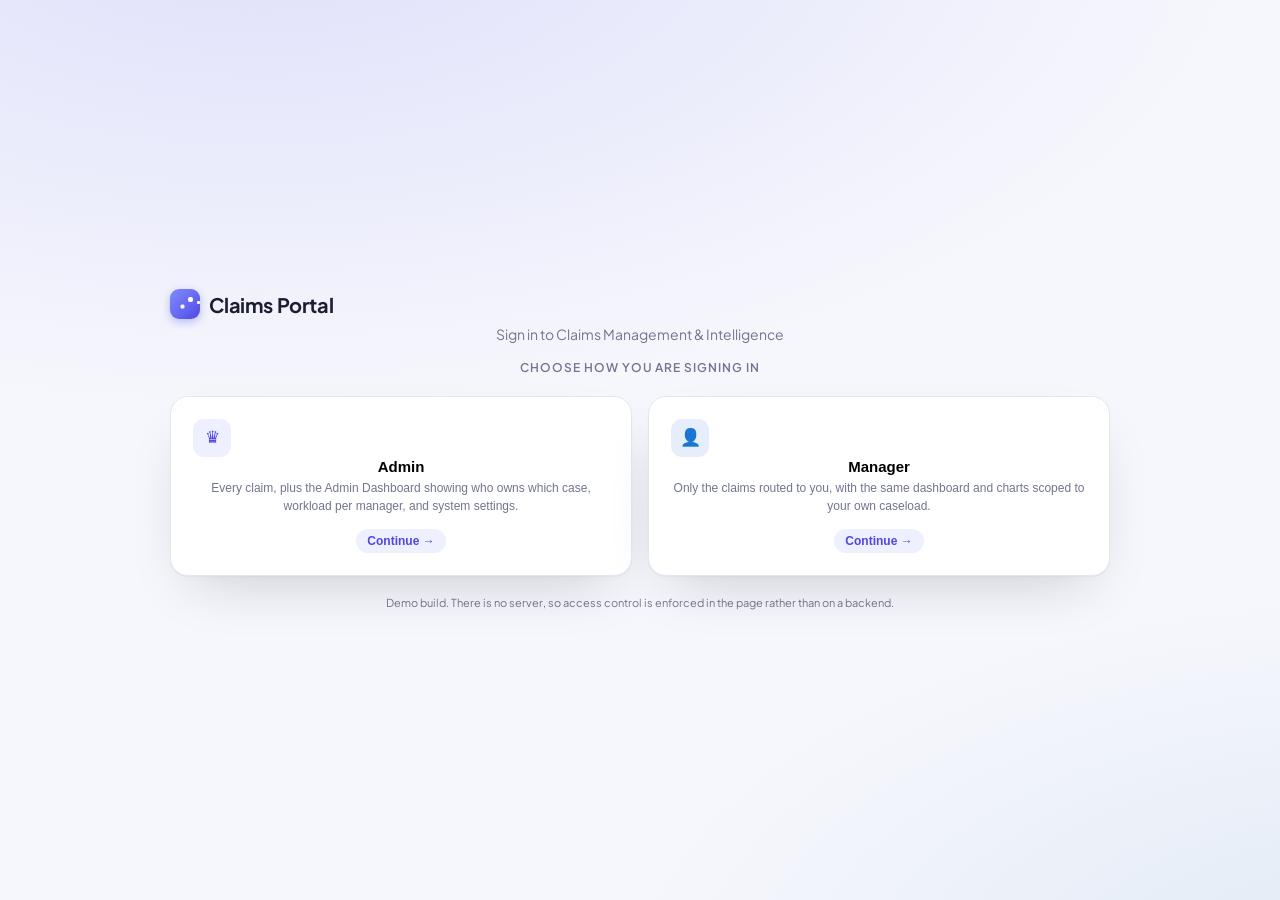
==== admin.html @ 5b97e7c5 "Initial commit" ====
<!DOCTYPE html>
<html lang="en">
<head>
  <meta charset="utf-8">
  <title>Claims Portal – Admin</title>
  <meta name="viewport" content="width=device-width, initial-scale=1, viewport-fit=cover">
  <link href="https://fonts.googleapis.com/css2?family=Plus+Jakarta+Sans:wght@400;500;600;700&display=swap" rel="stylesheet">
  <link href="style.css" rel="stylesheet">
  <script src="data.js"></script>
  <script src="app.js"></script>
  <script>
    function render() {
      // These lists describe the vocabulary actually present in the export.
      const topTypes = (CLAIM_STATS_ALL.types || []).slice(0, 6).map((t) => t[0]).filter((t) => t !== '(Unclassified)');
      const topDepts = (CLAIM_STATS_ALL.dept || []).slice(0, 8).map((d) => d[0]);
      const settings = [
        ['Claim Statuses', (CLAIM_STATS_ALL.status || []).map((s) => `${s[0]} (${num(s[1])})`).join(', ')],
        ['Claim Types in use', `${num(DATA_QUALITY.distinctTypes)} distinct · top: ${topTypes.join(', ')}`],
        ['Owning departments', `${num(DATA_QUALITY.distinctDepts)} distinct · top: ${topDepts.join(', ')}`],
        ['Unclassified claims', `${num(DATA_QUALITY.blankType)} with no ClaimType, ${num(DATA_QUALITY.blankDept)} with no ClaimDept`]
      ];

      document.getElementById('app').innerHTML = `
        <div class="row" style="margin-bottom:16px">
          <div><h1>Admin</h1><span class="mu">User accounts and system configuration</span></div>
        </div>
        <div class="card">
          <div class="row">
            <h3>User Management</h3>
            <div class="sp"></div>
            <button class="btn p s" onclick="toast('Add user form')">+ Add User</button>
          </div>
          <div class="tw"><table>
            <tr><th>Name</th><th>Email</th><th>Role</th><th>Claims owned</th><th>Status</th><th>Actions</th></tr>
            ${USERS.map((u) => {
              const own = OWNERS.find((o) => o.name === u[0]);
              const n = own ? OWNER_QUEUE.filter((q) => q.own === own.id).length : 0;
              return `
              <tr>
                <td><b>${u[0]}</b></td>
                <td>${u[1]}</td>
                <td>${u[2]}</td>
                <td>${own ? num(n) + ' open' : '<span class="mu">—</span>'}</td>
                <td><span class="b ${u[3] === 'Inactive' ? 'Rejected' : ''}">${u[3]}</span></td>
                <td>
                  <button class="btn s" onclick="toast('Edit ${u[0]}')">Edit</button>
                  <button class="btn s d" onclick="toast('${u[0]} deactivated')">${u[3] === 'Inactive' ? 'Reactivate' : 'Deactivate'}</button>
                </td>
              </tr>`;
            }).join('')}
          </table></div>
        </div>

        <div class="card" style="margin-top:16px">
          <h3>System Configuration</h3>
          <div class="grid g4">
            ${settings.map(([name, value]) => `
              <div class="card">
                <b>${name}</b>
                <p class="mu" style="font-size:12px">${value}</p>
                <button class="btn s" onclick="toast('Manage ${name}')">Manage</button>
              </div>`).join('')}
          </div>
        </div>`;
    }

    function main() {
      if (!requireAdmin()) return;
      document.body.innerHTML = layout('admin');
      render();
    }
  </script>
</head>
<body>
  <script>main();</script>
</body>
</html>
---- style.css ----
:root{--bg:#f6f7fc;--card:#fff;--tx:#1b1d33;--mu:#71758f;--pr:#6366f1;--pr-d:#4f46e5;--pl:#eef0ff;--bd:#e4e6f2;--bd2:#c6cbe4;--wn:#e8a13a;--er:#d9534f;--gn:#147a4c;--bl:#3b82c4;box-sizing:border-box;padding-top:env(safe-area-inset-top,0px);padding-bottom:env(safe-area-inset-bottom,0px)}
@media(prefers-color-scheme:dark){:root:not([data-theme=light]){--bg:#0f1122;--card:#181a30;--tx:#eceefc;--mu:#a3a8cb;--pl:#232658;--bd:#2c2f55;--bd2:#454a7d;--gn:#5fd3a0;--er:#f08079}}
:root[data-theme=dark]{--bg:#0f1122;--card:#181a30;--tx:#eceefc;--mu:#a3a8cb;--pl:#232658;--bd:#2c2f55;--bd2:#454a7d;--gn:#5fd3a0;--er:#f08079}
html{scroll-padding-top:env(safe-area-inset-top,0px)}
*{box-sizing:border-box}body{margin:0;background:var(--bg);color:var(--tx);font:14px/1.55 'Plus Jakarta Sans',system-ui,sans-serif}
::selection{background:rgba(99,102,241,.22)}
header{position:sticky;top:env(safe-area-inset-top,0px);z-index:9;background:color-mix(in srgb,var(--card) 86%,transparent);backdrop-filter:blur(10px);border-bottom:1px solid var(--bd);box-shadow:0 1px 0 rgba(16,24,40,.04);display:flex;align-items:center;gap:20px;padding:12px 28px}
.logo{font-weight:700;font-size:17px;display:flex;align-items:center;gap:9px;text-decoration:none;color:var(--tx);letter-spacing:-.01em;white-space:nowrap}
.logo i{width:30px;height:30px;border-radius:9px;background:linear-gradient(135deg,#818cf8,#6366f1 60%,#4f46e5);box-shadow:0 3px 8px rgba(99,102,241,.4);position:relative;flex:none}
.logo i::after{content:"";position:absolute;right:7px;top:8px;width:5px;height:5px;border-radius:2px;background:#fff;box-shadow:-8px 7px 0 -0.5px #fff,8px 3px 0 -1px #fff}
nav{display:flex;gap:2px;flex:1;background:color-mix(in srgb,var(--bd) 55%,transparent);padding:4px;border-radius:12px;width:max-content}
nav a{padding:7px 18px;border-radius:9px;color:var(--mu);cursor:pointer;font-weight:500;text-decoration:none;transition:.2s}
nav a:hover{color:var(--tx)}
nav a.on{background:var(--card);color:var(--pr-d);box-shadow:0 1px 2px rgba(16,24,40,.08)}
/* Dashboard tab with a dropdown: the label and the caret are one control, so the
   tab reads as a single item and only the caret opens the menu. */
.nav-dd{position:relative;display:flex;align-items:center}
.nav-dd .dd-label{border-top-right-radius:0;border-bottom-right-radius:0}
.nav-dd.on .dd-label,.nav-dd.open .dd-label{background:var(--card);color:var(--pr-d);box-shadow:0 1px 2px rgba(16,24,40,.08)}
.dd-caret{border:0;background:transparent;color:var(--mu);cursor:pointer;font:inherit;font-size:10px;line-height:1;padding:7px 10px 7px 4px;margin-left:-14px;border-radius:0 9px 9px 0;transition:.2s}
.nav-dd.on .dd-caret,.nav-dd.open .dd-caret{background:var(--card);color:var(--pr-d);box-shadow:0 1px 2px rgba(16,24,40,.08)}
.dd-caret:hover{color:var(--pr-d)}
.dd-menu{position:absolute;top:calc(100% + 6px);left:0;min-width:190px;background:var(--card);border:1px solid var(--bd);border-radius:12px;box-shadow:0 1px 2px rgba(16,24,40,.06),0 12px 28px -8px rgba(16,24,40,.22);padding:5px;display:none;z-index:60}
.nav-dd.open .dd-menu,.dropdown.open .dd-menu{display:block}
.dd-menu a{display:block;padding:8px 12px;border-radius:8px;font-size:13px;color:var(--tx);text-decoration:none}
.dd-menu a:hover{background:var(--pl);color:var(--tx)}
.dd-menu a.on{background:var(--pl);color:var(--pr-d);font-weight:600}
/* Reporting-year picker. Styled as a nav tab so it matches the Dashboard tab
   above it rather than looking like a foreign control in the page header. */
.dropdown{position:relative}
.dd-trigger{display:flex;align-items:center;gap:1px;border:0;background:transparent;color:var(--mu);font:inherit;font-size:14px;font-weight:500;padding:7px 14px 7px 18px;border-radius:9px;cursor:pointer;transition:.2s}
.dd-trigger:hover{color:var(--tx)}
.dropdown.open .dd-trigger{background:var(--card);color:var(--pr-d);box-shadow:0 1px 2px rgba(16,24,40,.08)}
.dd-trigger .dd-caret{margin:0;padding:0 14px 0 4px;font-size:10px}
.year-menu{min-width:150px;max-height:340px;overflow:auto;padding:5px}
.year-menu button{display:flex;align-items:center;justify-content:space-between;gap:12px;width:100%;text-align:left;border:0;background:transparent;color:var(--tx);font:inherit;font-size:13px;padding:8px 12px;border-radius:8px;cursor:pointer}
.year-menu button:hover{background:var(--pl)}
.year-menu button.on{background:var(--pl);color:var(--pr-d);font-weight:600}
.year-menu button span{font-size:11px}
.hright{display:flex;align-items:center;gap:10px}
.role-chip{display:inline-flex;align-items:center;gap:6px;font-size:12px;font-weight:500;color:var(--tx);background:var(--pl);border:1px solid var(--bd);padding:5px 12px;border-radius:99px;white-space:nowrap}
.role-chip i{width:7px;height:7px;border-radius:50%;background:var(--pr);box-shadow:0 0 0 3px rgba(99,102,241,.2)}
.icon-btn{border:1px solid var(--bd);background:var(--card);color:var(--tx);width:32px;height:32px;border-radius:10px;cursor:pointer;font:inherit;display:grid;place-items:center;transition:.2s}
.icon-btn:hover{background:var(--pl)}
.avatar{width:32px;height:32px;border-radius:50%;background:linear-gradient(135deg,#3b82c4,#6366f1);color:#fff;font-size:12px;font-weight:600;display:grid;place-items:center;box-shadow:0 2px 6px rgba(99,102,241,.35)}
main{max-width:1280px;margin:0 auto;padding:24px 28px 60px}
h1{font-size:22px;margin:0;letter-spacing:-.01em}h2{font-size:17px;margin:0;letter-spacing:-.01em}h3{font-size:15px;margin:0 0 12px;letter-spacing:-.01em}
.row{display:flex;gap:12px;align-items:center;flex-wrap:wrap}.sp{flex:1}
.card{background:var(--card);border:1px solid var(--bd);border-radius:16px;padding:18px;box-shadow:0 1px 2px rgba(16,24,40,.03),0 12px 28px -18px rgba(16,24,40,.10);animation:fade .35s ease both}
@keyframes fade{from{opacity:0;transform:translateY(6px)}to{opacity:1;transform:none}}
.grid{display:grid;gap:16px}.g4{grid-template-columns:repeat(4,1fr)}.g3{grid-template-columns:repeat(3,1fr)}.g2{grid-template-columns:repeat(2,1fr)}
@media(max-width:900px){.g4,.g3,.g2{grid-template-columns:1fr 1fr}}@media(max-width:600px){.g4,.g3,.g2{grid-template-columns:1fr}header{padding:10px 14px;gap:10px;flex-wrap:wrap}.hright{flex-wrap:wrap}main{padding:16px 14px}}
.kpi{position:relative;overflow:hidden}
.kpi::before{content:"";position:absolute;top:0;left:0;right:0;height:3px;background:linear-gradient(90deg,var(--pr),#8b93f8 70%,transparent)}
.kpi small{color:var(--mu);font-size:12px;display:block;margin-bottom:6px}
.kpi b{font-size:26px;display:block;line-height:1.2;letter-spacing:-.01em}
.up,.dn{display:inline-flex;align-items:center;gap:4px;padding:2px 9px;border-radius:99px;font-size:11px;font-weight:600;margin-top:4px}
.up{color:#c4453a;background:#fbecea}
.dn{color:#147a4c;background:#e8f6ee}
.flat{color:var(--mu);background:color-mix(in srgb,var(--bd) 60%,transparent)}
.pc{display:inline-flex;align-items:center;gap:5px;padding:2px 8px;border-radius:99px;font-size:10px;font-weight:700;text-transform:uppercase;letter-spacing:.04em;margin-bottom:8px}
.pc.p1{background:#fdebe9;color:#c4453a}
.pc.p2{background:#fdf0da;color:#b9770e}
.pc.p3{background:#e7eefb;color:#2b6ca8}
.pc.p4{background:color-mix(in srgb,var(--bd) 60%,transparent);color:var(--mu)}
.kpi .pc{position:absolute;top:12px;right:12px;margin:0}
.sec{margin:26px 0 12px;align-items:flex-end}
.sec.first{margin-top:14px}
.sec h3,.sec h2{margin:0}
.sec .mu{font-size:12px}
.kpi.act{display:block;text-decoration:none;color:inherit;transition:transform .2s,box-shadow .2s,border-color .2s}
.kpi.act::before{background:linear-gradient(90deg,var(--wn),#f2c778 70%,transparent)}
.kpi.act:hover{transform:translateY(-2px);border-color:var(--wn);box-shadow:0 1px 2px rgba(16,24,40,.04),0 16px 30px -18px rgba(232,161,58,.55)}
.kpi.act.sel{border-color:var(--pr);box-shadow:0 0 0 3px rgba(99,102,241,.18)}
.kpi.act.p1::before{background:linear-gradient(90deg,var(--er),#f0a09a 70%,transparent)}
.kpi.act.p2::before{background:linear-gradient(90deg,var(--wn),#f2c778 70%,transparent)}
.kpi.act.p3::before{background:linear-gradient(90deg,var(--bl),#8fbdea 70%,transparent)}
.kpi.act.p4::before{background:linear-gradient(90deg,var(--mu),#c3c7dd 70%,transparent)}
.go{display:inline-flex;align-items:center;gap:5px;margin-top:14px;padding:5px 11px;border-radius:99px;background:var(--pl);color:var(--pr-d);font-size:12px;font-weight:600}
.kpi.act:hover .go{background:linear-gradient(135deg,#818cf8,#4f46e5);color:#fff}
.icard{position:relative;overflow:hidden;background:linear-gradient(158deg,color-mix(in srgb,var(--pl) 72%,var(--card)),var(--card) 58%);border-color:color-mix(in srgb,var(--pr) 26%,var(--bd))}
.icard::before{content:"";position:absolute;top:0;left:0;right:0;height:3px;background:linear-gradient(90deg,#8b93f8,var(--pr) 45%,#7d4fc0 80%,transparent)}
.icard .tag{display:inline-flex;align-items:center;gap:5px;padding:3px 10px;border-radius:99px;font-size:11px;font-weight:600;letter-spacing:.03em;color:var(--pr-d);background:var(--pl);border:1px solid color-mix(in srgb,var(--pr) 28%,transparent);max-width:100%;white-space:nowrap;overflow:hidden;text-overflow:ellipsis}
.icard .ttl{display:block;margin:10px 0 6px}
.icard p{margin:0 0 14px;font-size:13px}
.legend div{justify-content:flex-start}
.legend div em{margin-left:auto;font-style:normal;font-weight:600;color:var(--tx);font-variant-numeric:tabular-nums}
.seg{display:flex;gap:2px;padding:3px;border-radius:11px;background:color-mix(in srgb,var(--bd) 55%,transparent);flex:none}
.seg button{border:0;background:transparent;color:var(--mu);font:inherit;font-size:12px;font-weight:500;padding:5px 12px;border-radius:9px;cursor:pointer;white-space:nowrap;transition:.2s}
.seg button:hover{color:var(--tx)}
.seg button.on{background:var(--card);color:var(--pr-d);box-shadow:0 1px 2px rgba(16,24,40,.10)}
.cht{margin-bottom:14px;align-items:center}
.cht h3{margin:0}
.cht-n{font-size:12px}
.btn{border:1px solid var(--bd);background:var(--card);color:var(--tx);padding:8px 16px;border-radius:10px;cursor:pointer;font:inherit;font-weight:500;text-decoration:none;display:inline-flex;align-items:center;gap:6px;transition:.2s}
.btn:hover{border-color:var(--pr);color:var(--pr-d)}
.btn.p{background:linear-gradient(135deg,#818cf8,#4f46e5);border-color:transparent;color:#fff;box-shadow:0 3px 8px rgba(79,70,229,.35)}
.btn.p:hover{filter:brightness(1.05);color:#fff}
.btn.s{padding:5px 12px;font-size:12px;border-radius:9px}
.btn.d{color:var(--er)}
.btn.d:hover{border-color:var(--er);color:var(--er)}
.btn.ghost{background:transparent}
input,select,textarea{font:inherit;color:var(--tx);background:var(--card);border:1px solid var(--bd);border-radius:10px;padding:8px 12px;transition:.2s}
input:focus,select:focus,textarea:focus{outline:none;border-color:var(--pr);box-shadow:0 0 0 3px rgba(99,102,241,.18)}
textarea{width:100%;min-height:64px}
.tw{overflow-x:auto;border-radius:12px}
table{width:100%;border-collapse:collapse;font-size:13px}
th{text-align:left;color:var(--mu);font-weight:500;padding:10px 10px;border-bottom:1px solid var(--bd);background:color-mix(in srgb,var(--bg) 60%,transparent);white-space:nowrap;font-size:11px;text-transform:uppercase;letter-spacing:.05em}
td{padding:12px 10px;border-bottom:1px solid var(--bd);vertical-align:top}
tr.cl{cursor:pointer}tr.cl:hover{background:var(--pl)}
tr.hit{background:color-mix(in srgb,var(--pl) 65%,transparent)}
tr.hit td{font-weight:500}
.fin{display:grid;grid-template-columns:repeat(auto-fit,minmax(150px,1fr));gap:10px;margin-bottom:14px}
.fin div{background:color-mix(in srgb,var(--bg) 55%,transparent);border:1px solid var(--bd);border-radius:12px;padding:10px 12px}
.fin em{display:block;font-style:normal;font-size:11px;color:var(--mu);margin-bottom:4px;letter-spacing:.02em}
.fin b{font-size:16px;letter-spacing:-.01em}
.fin .pos b{color:#c4453a}
.chips{border:1px solid var(--bd);border-radius:12px;padding:12px;margin-bottom:10px}
.chips>h4{margin:0 0 4px;font-size:12px;font-weight:700;text-transform:uppercase;letter-spacing:.05em}
.chips>p{margin:0 0 10px;font-size:11px;color:var(--mu)}
.chips.pg{border-color:color-mix(in srgb,var(--pr) 35%,var(--bd));background:color-mix(in srgb,var(--pl) 42%,transparent)}
.chips.pg>h4{color:var(--pr-d)}
.chips.is{border-color:color-mix(in srgb,var(--wn) 45%,var(--bd));background:color-mix(in srgb,#fdf0da 40%,transparent)}
.chips.is>h4{color:#b9770e}
.chips.fi{border-color:color-mix(in srgb,var(--bl) 40%,var(--bd));background:color-mix(in srgb,#e7eefb 40%,transparent)}
.chips.fi>h4{color:#2b6ca8}
.chips .crow{display:flex;flex-wrap:wrap;gap:6px}
.cchip{display:inline-flex;align-items:center;gap:6px;padding:5px 11px;border-radius:99px;font-size:12px;font-weight:500;background:var(--card);border:1px solid var(--bd);color:var(--tx)}
.cchip.k{background:var(--pl);border-color:color-mix(in srgb,var(--pr) 30%,transparent);color:var(--pr-d);font-weight:600}
.cchip.v{background:var(--card);border-color:color-mix(in srgb,var(--bl) 30%,transparent);color:#2b6ca8}
.cchip.money{font-variant-numeric:tabular-nums;font-weight:600}
.cchip small{color:var(--mu);font-weight:400}
.b{display:inline-flex;align-items:center;gap:6px;padding:3px 10px 3px 8px;border-radius:99px;font-size:12px;font-weight:500;white-space:nowrap;background:var(--pl);color:var(--pr-d)}
.b::before{content:"";width:6px;height:6px;border-radius:50%;background:currentColor}
/* Badge tones. Open/Rejected/Low/Med are also used for derived claim status;
   Awaiting is the amber chip colour for queue reason flags. */
.b.Open{background:#e7eefb;color:var(--bl)}.b.Rejected,.b.High{background:#fdebe9;color:var(--er)}.b.Med,.b.Medium{background:#fdf0da;color:#b9770e}.b.Awaiting{background:#fdf0da;color:#b9770e}.b.Low{background:var(--pl)}
.ai{background:var(--card);border:1px dashed var(--pr);border-radius:12px;padding:10px 12px;font-size:12px;max-width:280px;box-shadow:0 6px 16px -10px rgba(99,102,241,.25)}
.ai em{font-style:normal;font-weight:600;color:var(--pr-d);display:block;margin-bottom:4px}
.legend{font-size:12px;color:var(--mu)}.legend div{display:flex;align-items:center;gap:6px;margin:3px 0}.legend i{width:9px;height:9px;border-radius:3px;display:inline-block}
.hb{display:grid;grid-template-columns:152px 1fr 56px;gap:10px;align-items:center;font-size:12px;margin:8px 0;padding:3px 6px;border-radius:8px;transition:background .2s}
.hb.wide{grid-template-columns:176px 1fr 64px}
.hb:hover{background:color-mix(in srgb,var(--pl) 55%,transparent)}
.hb .trk{height:10px;border-radius:6px;background:var(--bd);overflow:hidden}
.hb .trk span{display:block;height:100%;border-radius:6px;background:linear-gradient(90deg,var(--pr),#8b93f8);transition:.2s}
.hb b{text-align:right;font-size:12px;white-space:nowrap}
.hb:hover .trk span{filter:brightness(1.12);box-shadow:0 0 0 2px rgba(99,102,241,.35)}
svg.donut circle{transition:stroke-width .15s}
.vb{display:flex;align-items:stretch;gap:10px;height:150px}.vb div{flex:1;display:flex;flex-direction:column;justify-content:flex-end;align-items:center;gap:4px;font-size:11px;color:var(--mu);border-radius:8px 8px 0 0;padding:4px 2px 0;transition:background .2s}
.vb div:hover{background:color-mix(in srgb,var(--pl) 55%,transparent)}
.vb em{font-style:normal;font-weight:600;font-size:11px;color:var(--tx);white-space:nowrap}
.vb span{display:block;width:100%;max-width:56px;background:linear-gradient(180deg,#8b93f8,var(--pr));border-radius:6px 6px 0 0;transition:.2s}
.vb label{text-align:center;line-height:1.25}
.vb:hover span{opacity:.5}
.vb div:hover span{opacity:1;filter:brightness(1.1);box-shadow:0 0 0 2px rgba(99,102,241,.4)}
svg.trend circle.pt{transition:opacity .2s,r .15s;cursor:pointer}
svg.trend:hover circle.pt{opacity:.45}
svg.trend circle.pt:hover{opacity:1;r:5;filter:drop-shadow(0 0 3px rgba(99,102,241,.6))}
.trace{display:flex;gap:4px;flex-wrap:wrap;font-size:12px}.trace span{padding:4px 10px;border-radius:99px;background:var(--pl);color:var(--pr-d)}.trace span.cur{background:linear-gradient(135deg,#818cf8,#4f46e5);color:#fff;box-shadow:0 2px 6px rgba(79,70,229,.35)}
.dl{display:grid;grid-template-columns:130px 1fr;gap:6px;font-size:13px}.dl dt{color:var(--mu)}.dl dd{margin:0}

/* collapsible queue groups */
/* One table holds every group: the <thead> and the first group's rows are in
   the same table, so column widths come from the same calculation and the
   header cannot drift away from the data. A closed group hides its data rows
   with .closed rather than being its own table. */
.qtable tbody+tbody tr:first-child td{border-top:1px solid var(--bd)}
.qtable tbody.closed tr:not(.gh){display:none}
.qtable tr.gh{cursor:pointer;user-select:none;transition:background .15s}
.qtable tr.gh:hover{background:var(--pl)}
.qtable tr.gh:focus-visible{outline:2px solid var(--pr);outline-offset:-2px}
.qtable tr.gh>td{background:var(--pl);padding:9px 12px;border-bottom:1px solid var(--bd)}
.qtable tr.gh b{font-size:13px;font-weight:600}
.qtable tr.gh .mu{font-size:11px}
.qtable tr.gh .caret{width:0;height:0;border-left:5px solid currentColor;border-top:4px solid transparent;border-bottom:4px solid transparent;color:var(--mu);transition:transform .18s;flex:none}
.qtable tr.gh .caret.open{transform:rotate(90deg);color:var(--pr)}
.qtable tr.gempty td{text-align:center;padding:22px 12px}
.qtable tr.more td{text-align:center;padding:10px 12px;background:var(--pl)}
.qbar{display:flex;align-items:center;gap:8px;flex-wrap:wrap;margin:10px 0 4px}
.qbar .mu{font-size:12px}
.qsearch{position:relative;display:flex;align-items:center}
.qsearch input{min-width:230px;padding:7px 30px 7px 11px;border:1px solid var(--bd);border-radius:9px;background:var(--bg);color:var(--fg);font:inherit;font-size:12.5px}
.qsearch input:focus{outline:none;border-color:var(--pr);box-shadow:0 0 0 3px color-mix(in srgb,var(--pr) 14%,transparent)}
.qsearch input::-webkit-search-cancel-button{display:none}
.qsearch .qclear{position:absolute;right:6px;width:20px;height:20px;border:0;border-radius:6px;background:transparent;color:var(--mu);font-size:16px;line-height:1;cursor:pointer;display:flex;align-items:center;justify-content:center}
.qsearch .qclear:hover{background:var(--pl);color:var(--fg)}
.qminibars{display:flex;flex-direction:column;gap:6px;margin:10px 0 2px}
.qmini{display:flex;align-items:center;gap:9px;font-size:12px;padding:7px 11px;border-radius:11px;border:1px solid var(--bd);background:transparent;cursor:pointer;font:inherit;color:inherit;text-align:left;width:100%;transition:.15s}
.qmini:hover{border-color:var(--pr);background:var(--pl)}
.qmini .lbl{flex:1;min-width:0;overflow:hidden;text-overflow:ellipsis;white-space:nowrap}
.qmini .bar{width:88px;height:6px;border-radius:99px;background:var(--bd);overflow:hidden;flex:none}
.qmini .bar i{display:block;height:100%;background:linear-gradient(135deg,#818cf8,#4f46e5)}
.qmini .n{font-weight:600;font-size:12px}

.login{min-height:100vh;display:grid;place-items:center;padding:24px 20px;background:radial-gradient(1000px 500px at 20% -10%,rgba(99,102,241,.16),transparent),radial-gradient(800px 400px at 110% 110%,rgba(59,130,196,.12),transparent),var(--bg)}
.loginwrap{width:100%;max-width:940px;display:grid;gap:18px}
.login .logo{margin-bottom:4px;font-size:20px}
.login-head{text-align:center}
.login-head p{margin:0}
.login .rolegrid{display:grid;grid-template-columns:1fr 1fr;gap:16px;align-items:start}
.login .pickhint{text-align:center;font-size:12px;text-transform:uppercase;letter-spacing:.08em;margin:-4px 0 0;font-weight:600}
.login .credcard{max-width:460px;margin:0 auto;width:100%}
.login .backlink{display:inline-block;margin-top:14px;font-size:12px;color:var(--mu);text-decoration:none}
.login .backlink:hover{color:var(--pr)}
.login .demo{padding:14px 18px;max-width:460px;margin:0 auto;width:100%}
.login .demo summary{cursor:pointer;font-size:12px;list-style:revert}
.login .demo .people{margin-top:12px}
.login .loginwrap:has(.credcard){max-width:520px}
.login .card{width:100%;max-width:100%;padding:22px;border-radius:18px;box-shadow:0 1px 2px rgba(16,24,40,.04),0 24px 60px -24px rgba(16,24,40,.22)}
.login input{width:100%;margin:6px 0 14px}
.login .rolecard{cursor:pointer;transition:border-color .2s,box-shadow .2s,transform .2s}
.login .rolecard:hover{transform:translateY(-2px)}
.login .rolecard.on{border-color:var(--pr);box-shadow:0 0 0 3px rgba(99,102,241,.14),0 18px 40px -24px rgba(16,24,40,.3)}
.login .rolecard.on.adm{border-color:var(--pr);box-shadow:0 0 0 3px rgba(99,102,241,.14),0 18px 40px -24px rgba(16,24,40,.3)}
.login .rolecard.on.mgr{border-color:var(--bl);box-shadow:0 0 0 3px rgba(59,130,196,.16),0 18px 40px -24px rgba(16,24,40,.3)}
.ricon{width:38px;height:38px;border-radius:11px;display:grid;place-items:center;font-size:17px;flex:none;background:var(--pl);color:var(--pr-d)}
.rolecard.mgr .ricon{background:#e7eefb;color:#2b6ca8}
.rtitle{display:block;font-size:15px;margin-top:1px}
.rblurb{font-size:12px;margin:4px 0 0;line-height:1.5}
.rsel{width:22px;height:22px;border-radius:50%;border:1.5px solid var(--bd);display:grid;place-items:center;font-size:12px;color:var(--pr);flex:none}
.rolecard.on .rsel{border-color:currentColor;background:var(--pl)}
.rolecard.mgr.on .rsel{background:#e7eefb}
.people{display:grid;gap:6px;margin-top:14px;padding-top:14px;border-top:1px dashed var(--bd)}
.person{display:flex;align-items:center;gap:10px;width:100%;text-align:left;padding:8px 10px;border-radius:11px;border:1px solid var(--bd);background:transparent;cursor:pointer;font:inherit;color:inherit;transition:.15s}
.person:hover{border-color:var(--pr);background:color-mix(in srgb,var(--pl) 40%,transparent)}
.person.on{border-color:var(--pr);background:var(--pl);box-shadow:0 0 0 2px rgba(99,102,241,.12)}
.person.off{opacity:.6}
.person .pinfo{display:flex;flex-direction:column;flex:1;min-width:0}
.person .pinfo b{font-size:13px;font-weight:600}
.person .pinfo span{font-size:11px;overflow:hidden;text-overflow:ellipsis}
.rform{margin-top:14px;padding-top:14px;border-top:1px dashed var(--bd)}
.rform label{display:block;font-size:11px;font-weight:600;color:var(--mu);text-transform:uppercase;letter-spacing:.05em;margin-top:10px}
.rform label:first-child{margin-top:0}
.login .foot{text-align:center;font-size:11px;margin:0;line-height:1.6}
.login .foot b{color:var(--tx)}
.login .resume{padding:16px 18px;display:grid;gap:0}
.owner-chip{display:inline-flex;align-items:center;gap:6px;font-size:11px;font-weight:600;padding:3px 9px;border-radius:99px;white-space:nowrap;background:var(--pl);color:var(--pr-d);border:1px solid color-mix(in srgb,var(--pr) 30%,var(--bd))}
.owner-chip i{width:6px;height:6px;border-radius:50%;background:var(--pr);flex:none}
.owner-chip.mgr{background:#e7eefb;color:#2b6ca8;border-color:color-mix(in srgb,var(--bl) 32%,var(--bd))}
.owner-chip.mgr i{background:var(--bl)}
.owner-chip.adm{background:#f3eefc;color:#6d3fc4;border-color:color-mix(in srgb,#7d4fc0 32%,var(--bd))}
.owner-chip.adm i{background:#7d4fc0}
.role-chip.adm{background:#f3eefc;border-color:color-mix(in srgb,#7d4fc0 30%,var(--bd));color:#6d3fc4}
.role-chip.adm i{background:#7d4fc0;box-shadow:0 0 0 3px rgba(125,79,192,.18)}
.role-chip.mgr{background:#e7eefb;border-color:color-mix(in srgb,var(--bl) 30%,var(--bd));color:#2b6ca8}
.role-chip.mgr i{background:var(--bl);box-shadow:0 0 0 3px rgba(59,130,196,.18)}
th.srt{cursor:pointer;user-select:none;white-space:nowrap}
th.srt:hover{color:var(--pr-d)}
th.srt.on{color:var(--pr-d)}
tr.tot td{border-top:2px solid var(--bd);background:color-mix(in srgb,var(--pl) 34%,transparent)}
.loadcell{min-width:130px}
.loadcell .trk{margin-bottom:3px}
.loadcell em{font-size:11px;font-style:normal;color:var(--mu)}
.mcard{display:grid;gap:12px}
.mrow{display:grid;grid-template-columns:repeat(3,1fr);gap:8px;padding:10px 0;border-top:1px dashed var(--bd);border-bottom:1px dashed var(--bd)}
.mrow div{display:grid;gap:1px}
.mrow em{font-style:normal;font-weight:700;font-size:16px;letter-spacing:-.01em}
.mrow span{font-size:10px;color:var(--mu);text-transform:uppercase;letter-spacing:.05em}
.mtop{display:grid;gap:5px}
.mb{display:flex;align-items:center;justify-content:space-between;gap:8px;font-size:12px}
.mb span{color:var(--mu);overflow:hidden;text-overflow:ellipsis;white-space:nowrap}
.mb b{flex:none}
code{font:inherit;font-size:.95em;background:color-mix(in srgb,var(--bd) 70%,transparent);padding:1px 5px;border-radius:5px}
tr.cl.on td{background:color-mix(in srgb,var(--pl) 55%,transparent)}
@media(max-width:820px){.login .rolegrid{grid-template-columns:1fr}}
.err{color:var(--er);font-size:12px;margin-bottom:10px;background:#fdebe9;border:1px solid #f5c9c5;padding:8px 12px;border-radius:10px}.mu{color:var(--mu)}

/* ---- dashboard: merged finding + action cards ---- */
.agl{display:flex;align-items:center;gap:10px;margin:18px 0 10px}
.agl:first-of-type{margin-top:4px}
.agh{font-size:12px;font-weight:700;letter-spacing:.06em;text-transform:uppercase;padding:5px 12px;border-radius:8px;white-space:nowrap}
.agh.ai{color:#5b46c4;background:#efeaff;box-shadow:inset 0 0 0 1px rgba(91,70,196,.22)}
.agh.card{color:var(--mu);background:color-mix(in srgb,var(--mu) 12%,transparent);box-shadow:inset 0 0 0 1px var(--bd)}
.split{margin:30px 0 4px;border:0;border-top:1px solid var(--bd)}
.act-card{display:block;text-decoration:none;color:inherit;cursor:pointer;transition:transform .2s,box-shadow .2s,border-color .2s;border-left:4px solid var(--bd)}
.act-card:hover{transform:translateY(-2px);box-shadow:0 1px 2px rgba(16,24,40,.04),0 18px 34px -20px rgba(16,24,40,.28)}
.act-card.p1{border-left-color:var(--er)}
.act-card.p2{border-left-color:var(--wn)}
.act-card.p3{border-left-color:var(--bd2)}
.act-card.pai{border-left-color:#7c6cf0}
.act-card.sel{border-color:var(--pr);box-shadow:0 0 0 3px rgba(99,102,241,.16)}
.act-card.g-card{background:color-mix(in srgb,var(--mu) 5%,var(--card));border-left-style:dashed}
.act-card.g-card:hover{background:color-mix(in srgb,var(--mu) 8%,var(--card))}
.act-card.g-card.p1{border-left-color:var(--er);border-left-style:solid}
.act-card.g-card.p2{border-left-color:var(--wn);border-left-style:solid}
.act-card.g-ai{background:linear-gradient(160deg,color-mix(in srgb,#7c6cf0 7%,var(--card)),var(--card) 58%)}
.act-card .pc{margin-bottom:10px}
.ac-n{display:block;font-size:28px;letter-spacing:-.02em;line-height:1.05;font-variant-numeric:tabular-nums}
.ac-label{display:block;font-size:13px;font-weight:600;margin-top:3px;line-height:1.35}
.spark{display:block;width:100%;height:30px;margin-top:10px;overflow:visible}
.spark polyline{fill:none;stroke:#7c6cf0;stroke-width:1.6;stroke-linejoin:round;stroke-linecap:round;vector-effect:non-scaling-stroke}
.spark circle{fill:#7c6cf0}
.ac-foot{display:flex;align-items:center;gap:10px;flex-wrap:wrap;margin-top:12px;padding-top:10px;border-top:1px dashed var(--bd)}
.ac-money{font-size:13px;font-weight:700;font-variant-numeric:tabular-nums}
.ac-money em{display:block;font-style:normal;font-size:11px;font-weight:500;color:var(--mu);margin-top:2px}
.act-card .go{margin-top:0;margin-left:auto}

/* ---- dashboard: paired bars ---- */
.pb{display:grid;gap:10px;margin-top:2px}
.pbg{display:grid;grid-template-columns:150px 1fr 72px;gap:10px;align-items:center;font-size:12px}
.pbl{overflow:hidden;text-overflow:ellipsis;white-space:nowrap}
.pbars{display:grid;gap:3px}
.pbars .trk{height:8px;border-radius:5px;background:var(--bd);overflow:hidden}
.pbars .trk span{display:block;height:100%;border-radius:5px;transition:.2s}
.pbv{text-align:right;font-weight:600;font-variant-numeric:tabular-nums;white-space:nowrap}

/* ---- dashboard: month-on-month comparison ---- */
.mchart{position:relative;display:flex;flex-direction:column;margin-top:12px}
.mcgrid{position:absolute;left:52px;right:0;top:30px;height:230px;pointer-events:none}
.mcgrid i{position:absolute;left:0;right:0;border-top:1px dashed var(--bd)}
.mcgrid i:last-child{border-top:1px solid var(--bd2)}
.mcscl{position:absolute;left:0;width:44px;top:30px;height:230px}
.mcscl span{position:absolute;right:0;transform:translateY(50%);font-size:11px;color:var(--mu);font-variant-numeric:tabular-nums;white-space:nowrap;line-height:1}
/* No y-axis variant: the bars reclaim the 52px the scale used to occupy, so
   every bar carries its value and nothing needs a ruler down the side. */
.mchart.noaxis .mcs{padding-left:0}
.mcs{position:relative;display:flex;gap:6px;align-items:flex-end;padding-left:52px}
.mg{flex:1;min-width:0;display:flex;flex-direction:column;align-items:center}
.mgs{position:relative;width:100%;height:230px;display:flex;align-items:flex-end;justify-content:center}
.mgv{position:absolute;left:0;right:0;transform:translateY(-100%);margin-bottom:3px;text-align:center;font-size:11px;font-weight:600;color:var(--tx);font-variant-numeric:tabular-nums;line-height:1}
.mbars{display:flex;gap:2px;align-items:flex-end;width:100%;max-width:56px;height:100%}
.mbar{flex:1;min-height:2px;border-radius:4px 4px 0 0;transition:filter .2s,box-shadow .2s}
.mbar.a{background:linear-gradient(180deg,#cfd3e4,#b3a49b)}
.mbar.b{background:linear-gradient(180deg,#8b93f8,#6366f1)}
.mg:hover .mbar.b{filter:brightness(1.08);box-shadow:0 0 0 2px rgba(99,102,241,.28)}
.mg label{font-size:11px;color:var(--mu);margin-top:6px;line-height:1}
.mgd{font-style:normal;font-size:11px;font-weight:600;font-variant-numeric:tabular-nums;line-height:1;margin-top:4px}
.mgd.up{color:var(--er)}
.mgd.dn{color:var(--gn)}
.mgd.fl{color:var(--mu)}
.mctot{display:flex;align-items:center;gap:14px;flex-wrap:wrap;margin:14px 0 0 52px;padding-top:10px;border-top:1px solid var(--bd);font-size:12px;color:var(--mu)}
.mctot span{display:flex;align-items:center;gap:5px}
.mctot i{width:9px;height:9px;border-radius:3px;display:inline-block}
.mctot b{color:var(--tx);font-variant-numeric:tabular-nums}
.mctot .mgd{margin-top:0;margin-left:auto}

/* ---- dashboard: department rate list ---- */
.rates{display:grid;gap:4px}
.rates .hb{border:1px solid transparent}
.rates .hb:hover{border-color:var(--pr)}

/* ---- dashboard: section headings ---- */
.sec h2{position:relative;padding-left:11px}
.sec h2::before{content:"";position:absolute;left:0;top:3px;bottom:3px;width:3px;border-radius:3px;background:linear-gradient(180deg,var(--pr),#8b93f8)}
#toast{position:fixed;bottom:24px;left:50%;transform:translateX(-50%) translateY(8px);background:var(--tx);color:var(--bg);padding:10px 20px;border-radius:99px;opacity:0;transition:.3s;pointer-events:none;z-index:9;box-shadow:0 12px 30px -12px rgba(0,0,0,.4);font-weight:500}
#toast.on{opacity:1;transform:translateX(-50%) translateY(0)}
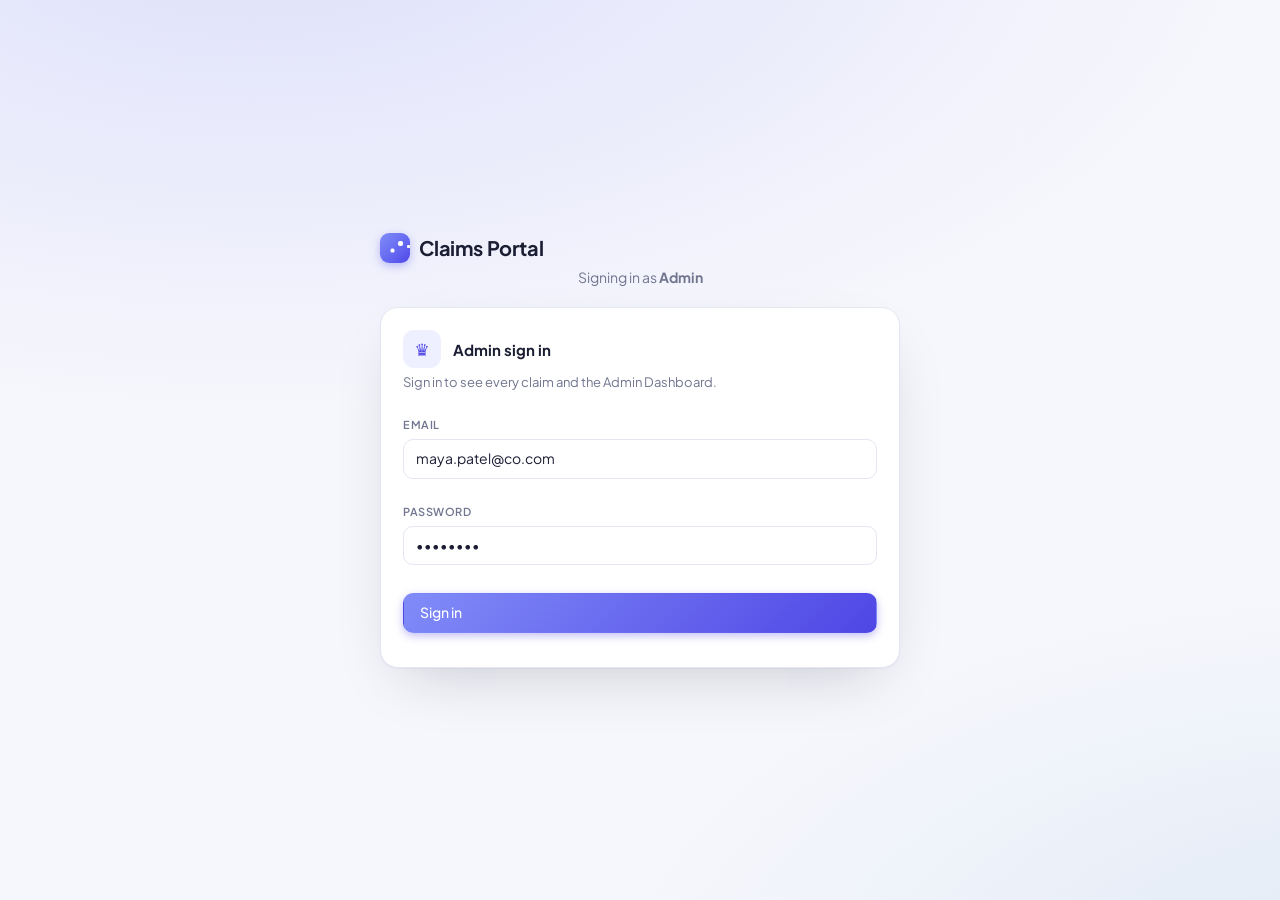
==== commit 4d5bcd0b: "unclassified changes" ====
--- a/admin.html
+++ b/admin.html
@@ -17,7 +17,7 @@
         ['Claim Statuses', (CLAIM_STATS_ALL.status || []).map((s) => `${s[0]} (${num(s[1])})`).join(', ')],
         ['Claim Types in use', `${num(DATA_QUALITY.distinctTypes)} distinct · top: ${topTypes.join(', ')}`],
         ['Owning departments', `${num(DATA_QUALITY.distinctDepts)} distinct · top: ${topDepts.join(', ')}`],
-        ['Unclassified claims', `${num(DATA_QUALITY.blankType)} with no ClaimType, ${num(DATA_QUALITY.blankDept)} with no ClaimDept`]
+        ['Unclassified claims', `${num(DATA_QUALITY.blankType)} with no ClaimType (${num(DATA_QUALITY.blankTypeNoDesc)} with no description, ${usd(DATA_QUALITY.blankTypeCredit)} credit) - counted in the totals, never listed; ${num(DATA_QUALITY.blankDept)} with no ClaimDept; ${num(DATA_QUALITY.noClaimId)} export rows had no claim id and are not loaded`]
       ];
 
       document.getElementById('app').innerHTML = `
--- a/style.css
+++ b/style.css
@@ -13,12 +13,15 @@
 nav a:hover{color:var(--tx)}
 nav a.on{background:var(--card);color:var(--pr-d);box-shadow:0 1px 2px rgba(16,24,40,.08)}
 /* Dashboard tab with a dropdown: the label and the caret are one control, so the
-   tab reads as a single item and only the caret opens the menu. */
-.nav-dd{position:relative;display:flex;align-items:center}
-.nav-dd .dd-label{border-top-right-radius:0;border-bottom-right-radius:0}
-.nav-dd.on .dd-label,.nav-dd.open .dd-label{background:var(--card);color:var(--pr-d);box-shadow:0 1px 2px rgba(16,24,40,.08)}
-.dd-caret{border:0;background:transparent;color:var(--mu);cursor:pointer;font:inherit;font-size:10px;line-height:1;padding:7px 10px 7px 4px;margin-left:-14px;border-radius:0 9px 9px 0;transition:.2s}
-.nav-dd.on .dd-caret,.nav-dd.open .dd-caret{background:var(--card);color:var(--pr-d);box-shadow:0 1px 2px rgba(16,24,40,.08)}
+   tab reads as a single item and only the caret opens the menu. The active fill
+   and shadow live on the wrapper, not on the two children - painted separately
+   each part drew its own shadow, so the seam between them was visible and the
+   one tab read as two highlighted pills. */
+.nav-dd{position:relative;display:flex;align-items:center;border-radius:9px;transition:background .2s,box-shadow .2s}
+.nav-dd.on,.nav-dd.open{background:var(--card);box-shadow:0 1px 2px rgba(16,24,40,.08)}
+.nav-dd.on .dd-label,.nav-dd.open .dd-label{background:transparent;color:var(--pr-d);box-shadow:none}
+.dd-caret{border:0;background:transparent;color:var(--mu);cursor:pointer;font:inherit;font-size:10px;line-height:1;padding:7px 10px 7px 4px;margin-left:-14px;border-radius:0 9px 9px 0;transition:color .2s}
+.nav-dd.on .dd-caret,.nav-dd.open .dd-caret{color:var(--pr-d)}
 .dd-caret:hover{color:var(--pr-d)}
 .dd-menu{position:absolute;top:calc(100% + 6px);left:0;min-width:190px;background:var(--card);border:1px solid var(--bd);border-radius:12px;box-shadow:0 1px 2px rgba(16,24,40,.06),0 12px 28px -8px rgba(16,24,40,.22);padding:5px;display:none;z-index:60}
 .nav-dd.open .dd-menu,.dropdown.open .dd-menu{display:block}
@@ -26,12 +29,15 @@
 .dd-menu a:hover{background:var(--pl);color:var(--tx)}
 .dd-menu a.on{background:var(--pl);color:var(--pr-d);font-weight:600}
 /* Reporting-year picker. Styled as a nav tab so it matches the Dashboard tab
-   above it rather than looking like a foreign control in the page header. */
+   above it rather than looking like a foreign control in the page header - and
+   like an active tab, it is filled and coloured the moment it has a value. It
+   was only dressed that way while its menu was open, so the filter carrying the
+   whole page's year read as greyed-out chrome the rest of the time. */
 .dropdown{position:relative}
-.dd-trigger{display:flex;align-items:center;gap:1px;border:0;background:transparent;color:var(--mu);font:inherit;font-size:14px;font-weight:500;padding:7px 14px 7px 18px;border-radius:9px;cursor:pointer;transition:.2s}
-.dd-trigger:hover{color:var(--tx)}
-.dropdown.open .dd-trigger{background:var(--card);color:var(--pr-d);box-shadow:0 1px 2px rgba(16,24,40,.08)}
-.dd-trigger .dd-caret{margin:0;padding:0 14px 0 4px;font-size:10px}
+.dd-trigger{display:flex;align-items:center;gap:1px;border:0;background:var(--card);color:var(--pr-d);box-shadow:0 1px 2px rgba(16,24,40,.08);font:inherit;font-size:14px;font-weight:500;padding:7px 14px 7px 18px;border-radius:9px;cursor:pointer;transition:box-shadow .2s,color .2s}
+.dd-trigger:hover{color:var(--pr-d);box-shadow:0 1px 2px rgba(16,24,40,.08),0 0 0 3px color-mix(in srgb,var(--pr) 16%,transparent)}
+.dropdown.open .dd-trigger{box-shadow:0 1px 2px rgba(16,24,40,.08),0 0 0 3px color-mix(in srgb,var(--pr) 26%,transparent)}
+.dd-trigger .dd-caret{margin:0;padding:0 14px 0 4px;font-size:10px;color:inherit}
 .year-menu{min-width:150px;max-height:340px;overflow:auto;padding:5px}
 .year-menu button{display:flex;align-items:center;justify-content:space-between;gap:12px;width:100%;text-align:left;border:0;background:transparent;color:var(--tx);font:inherit;font-size:13px;padding:8px 12px;border-radius:8px;cursor:pointer}
 .year-menu button:hover{background:var(--pl)}
@@ -61,7 +67,6 @@
 .pc{display:inline-flex;align-items:center;gap:5px;padding:2px 8px;border-radius:99px;font-size:10px;font-weight:700;text-transform:uppercase;letter-spacing:.04em;margin-bottom:8px}
 .pc.p1{background:#fdebe9;color:#c4453a}
 .pc.p2{background:#fdf0da;color:#b9770e}
-.pc.p3{background:#e7eefb;color:#2b6ca8}
 .pc.p4{background:color-mix(in srgb,var(--bd) 60%,transparent);color:var(--mu)}
 .kpi .pc{position:absolute;top:12px;right:12px;margin:0}
 .sec{margin:26px 0 12px;align-items:flex-end}
@@ -102,6 +107,11 @@
 .btn.ghost{background:transparent}
 input,select,textarea{font:inherit;color:var(--tx);background:var(--card);border:1px solid var(--bd);border-radius:10px;padding:8px 12px;transition:.2s}
 input:focus,select:focus,textarea:focus{outline:none;border-color:var(--pr);box-shadow:0 0 0 3px rgba(99,102,241,.18)}
+/* A field held still by something else on the page - a select the active filter
+   owns - has to look held on purpose. Left at full strength it just reads as
+   broken, because a dimmed control and a frozen one look nothing alike until you
+   try to click them. */
+input:disabled,select:disabled,textarea:disabled{opacity:.5;cursor:not-allowed}
 textarea{width:100%;min-height:64px}
 .tw{overflow-x:auto;border-radius:12px}
 table{width:100%;border-collapse:collapse;font-size:13px}
@@ -146,13 +156,15 @@
 .hb b{text-align:right;font-size:12px;white-space:nowrap}
 .hb:hover .trk span{filter:brightness(1.12);box-shadow:0 0 0 2px rgba(99,102,241,.35)}
 svg.donut circle{transition:stroke-width .15s}
-.vb{display:flex;align-items:stretch;gap:10px;height:150px}.vb div{flex:1;display:flex;flex-direction:column;justify-content:flex-end;align-items:center;gap:4px;font-size:11px;color:var(--mu);border-radius:8px 8px 0 0;padding:4px 2px 0;transition:background .2s}
+.vb{display:flex;align-items:stretch;gap:10px;height:180px}.vb div{flex:1;display:flex;flex-direction:column;justify-content:flex-end;align-items:center;gap:4px;font-size:11px;color:var(--mu);border-radius:8px 8px 0 0;padding:4px 2px 0;transition:background .2s}
 .vb div:hover{background:color-mix(in srgb,var(--pl) 55%,transparent)}
 .vb em{font-style:normal;font-weight:600;font-size:11px;color:var(--tx);white-space:nowrap}
 .vb span{display:block;width:100%;max-width:56px;background:linear-gradient(180deg,#8b93f8,var(--pr));border-radius:6px 6px 0 0;transition:.2s}
 .vb label{text-align:center;line-height:1.25}
 .vb:hover span{opacity:.5}
 .vb div:hover span{opacity:1;filter:brightness(1.1);box-shadow:0 0 0 2px rgba(99,102,241,.4)}
+.vb span.top{background:linear-gradient(180deg,color-mix(in srgb,var(--er) 62%,#fff),var(--er));box-shadow:0 0 0 1px color-mix(in srgb,var(--er) 32%,transparent)}
+.vb div:hover span.top{box-shadow:0 0 0 2px color-mix(in srgb,var(--er) 48%,transparent)}
 svg.trend circle.pt{transition:opacity .2s,r .15s;cursor:pointer}
 svg.trend:hover circle.pt{opacity:.45}
 svg.trend circle.pt:hover{opacity:1;r:5;filter:drop-shadow(0 0 3px rgba(99,102,241,.6))}
@@ -197,37 +209,12 @@
 .login .logo{margin-bottom:4px;font-size:20px}
 .login-head{text-align:center}
 .login-head p{margin:0}
-.login .rolegrid{display:grid;grid-template-columns:1fr 1fr;gap:16px;align-items:start}
-.login .pickhint{text-align:center;font-size:12px;text-transform:uppercase;letter-spacing:.08em;margin:-4px 0 0;font-weight:600}
 .login .credcard{max-width:460px;margin:0 auto;width:100%}
-.login .backlink{display:inline-block;margin-top:14px;font-size:12px;color:var(--mu);text-decoration:none}
-.login .backlink:hover{color:var(--pr)}
-.login .demo{padding:14px 18px;max-width:460px;margin:0 auto;width:100%}
-.login .demo summary{cursor:pointer;font-size:12px;list-style:revert}
-.login .demo .people{margin-top:12px}
 .login .loginwrap:has(.credcard){max-width:520px}
 .login .card{width:100%;max-width:100%;padding:22px;border-radius:18px;box-shadow:0 1px 2px rgba(16,24,40,.04),0 24px 60px -24px rgba(16,24,40,.22)}
 .login input{width:100%;margin:6px 0 14px}
-.login .rolecard{cursor:pointer;transition:border-color .2s,box-shadow .2s,transform .2s}
-.login .rolecard:hover{transform:translateY(-2px)}
-.login .rolecard.on{border-color:var(--pr);box-shadow:0 0 0 3px rgba(99,102,241,.14),0 18px 40px -24px rgba(16,24,40,.3)}
-.login .rolecard.on.adm{border-color:var(--pr);box-shadow:0 0 0 3px rgba(99,102,241,.14),0 18px 40px -24px rgba(16,24,40,.3)}
-.login .rolecard.on.mgr{border-color:var(--bl);box-shadow:0 0 0 3px rgba(59,130,196,.16),0 18px 40px -24px rgba(16,24,40,.3)}
 .ricon{width:38px;height:38px;border-radius:11px;display:grid;place-items:center;font-size:17px;flex:none;background:var(--pl);color:var(--pr-d)}
-.rolecard.mgr .ricon{background:#e7eefb;color:#2b6ca8}
 .rtitle{display:block;font-size:15px;margin-top:1px}
-.rblurb{font-size:12px;margin:4px 0 0;line-height:1.5}
-.rsel{width:22px;height:22px;border-radius:50%;border:1.5px solid var(--bd);display:grid;place-items:center;font-size:12px;color:var(--pr);flex:none}
-.rolecard.on .rsel{border-color:currentColor;background:var(--pl)}
-.rolecard.mgr.on .rsel{background:#e7eefb}
-.people{display:grid;gap:6px;margin-top:14px;padding-top:14px;border-top:1px dashed var(--bd)}
-.person{display:flex;align-items:center;gap:10px;width:100%;text-align:left;padding:8px 10px;border-radius:11px;border:1px solid var(--bd);background:transparent;cursor:pointer;font:inherit;color:inherit;transition:.15s}
-.person:hover{border-color:var(--pr);background:color-mix(in srgb,var(--pl) 40%,transparent)}
-.person.on{border-color:var(--pr);background:var(--pl);box-shadow:0 0 0 2px rgba(99,102,241,.12)}
-.person.off{opacity:.6}
-.person .pinfo{display:flex;flex-direction:column;flex:1;min-width:0}
-.person .pinfo b{font-size:13px;font-weight:600}
-.person .pinfo span{font-size:11px;overflow:hidden;text-overflow:ellipsis}
 .rform{margin-top:14px;padding-top:14px;border-top:1px dashed var(--bd)}
 .rform label{display:block;font-size:11px;font-weight:600;color:var(--mu);text-transform:uppercase;letter-spacing:.05em;margin-top:10px}
 .rform label:first-child{margin-top:0}
@@ -262,29 +249,31 @@
 .mb b{flex:none}
 code{font:inherit;font-size:.95em;background:color-mix(in srgb,var(--bd) 70%,transparent);padding:1px 5px;border-radius:5px}
 tr.cl.on td{background:color-mix(in srgb,var(--pl) 55%,transparent)}
-@media(max-width:820px){.login .rolegrid{grid-template-columns:1fr}}
 .err{color:var(--er);font-size:12px;margin-bottom:10px;background:#fdebe9;border:1px solid #f5c9c5;padding:8px 12px;border-radius:10px}.mu{color:var(--mu)}
 
-/* ---- dashboard: merged finding + action cards ---- */
-.agl{display:flex;align-items:center;gap:10px;margin:18px 0 10px}
-.agl:first-of-type{margin-top:4px}
-.agh{font-size:12px;font-weight:700;letter-spacing:.06em;text-transform:uppercase;padding:5px 12px;border-radius:8px;white-space:nowrap}
-.agh.ai{color:#5b46c4;background:#efeaff;box-shadow:inset 0 0 0 1px rgba(91,70,196,.22)}
-.agh.card{color:var(--mu);background:color-mix(in srgb,var(--mu) 12%,transparent);box-shadow:inset 0 0 0 1px var(--bd)}
-.split{margin:30px 0 4px;border:0;border-top:1px solid var(--bd)}
-.act-card{display:block;text-decoration:none;color:inherit;cursor:pointer;transition:transform .2s,box-shadow .2s,border-color .2s;border-left:4px solid var(--bd)}
-.act-card:hover{transform:translateY(-2px);box-shadow:0 1px 2px rgba(16,24,40,.04),0 18px 34px -20px rgba(16,24,40,.28)}
-.act-card.p1{border-left-color:var(--er)}
-.act-card.p2{border-left-color:var(--wn)}
-.act-card.p3{border-left-color:var(--bd2)}
-.act-card.pai{border-left-color:#7c6cf0}
-.act-card.sel{border-color:var(--pr);box-shadow:0 0 0 3px rgba(99,102,241,.16)}
-.act-card.g-card{background:color-mix(in srgb,var(--mu) 5%,var(--card));border-left-style:dashed}
-.act-card.g-card:hover{background:color-mix(in srgb,var(--mu) 8%,var(--card))}
-.act-card.g-card.p1{border-left-color:var(--er);border-left-style:solid}
-.act-card.g-card.p2{border-left-color:var(--wn);border-left-style:solid}
-.act-card.g-ai{background:linear-gradient(160deg,color-mix(in srgb,#7c6cf0 7%,var(--card)),var(--card) 58%)}
-.act-card .pc{margin-bottom:10px}
+/* ---- dashboard: borderless stat line ---- */
+/* Sits directly under the page title. No card, no border, no fill, no shadow -
+   the three numbers read as one line of text, and the only thing separating
+   them is a hairline rule. The .kpi card family is still used by orders.html
+   and admin-dashboard.html, so it is untouched. */
+.stats{display:grid;grid-template-columns:repeat(3,1fr);margin:10px 0 2px}
+.stat{padding:0 28px;border-left:.5px solid var(--bd)}
+.stat:first-child{padding-left:0;border-left:0}
+.stat:last-child{padding-right:0}
+.sl{display:block;font-size:13px;color:var(--mu)}
+.sv{display:block;font-size:32px;font-weight:500;letter-spacing:-.02em;line-height:1.2;font-variant-numeric:tabular-nums;margin-top:2px}
+.sc{display:block;font-size:12px;color:var(--mu);margin-top:3px;line-height:1.45}
+/* Below three readable columns the rules go horizontal rather than the row
+   being squeezed: a 3-up stat line with vertical rules has no sensible
+   compressed form. */
+@media(max-width:700px){.stats{grid-template-columns:1fr}
+.stat{padding:13px 0;border-left:0;border-top:.5px solid var(--bd)}
+.stat:first-child{padding-top:0;border-top:0}
+.stat:last-child{padding-bottom:0}}
+
+/* ---- shared finding-card content ---- */
+/* .act-card holds the case-level cards (claims/dashboard feed), .ncard the
+   dashboard feed cards. */
 .ac-n{display:block;font-size:28px;letter-spacing:-.02em;line-height:1.05;font-variant-numeric:tabular-nums}
 .ac-label{display:block;font-size:13px;font-weight:600;margin-top:3px;line-height:1.35}
 .spark{display:block;width:100%;height:30px;margin-top:10px;overflow:visible}
@@ -293,42 +282,280 @@
 .ac-foot{display:flex;align-items:center;gap:10px;flex-wrap:wrap;margin-top:12px;padding-top:10px;border-top:1px dashed var(--bd)}
 .ac-money{font-size:13px;font-weight:700;font-variant-numeric:tabular-nums}
 .ac-money em{display:block;font-style:normal;font-size:11px;font-weight:500;color:var(--mu);margin-top:2px}
+
+/* ---- .act-card finding cards ---- */
+.act-card{display:block;text-decoration:none;color:inherit;cursor:pointer;transition:transform .2s,box-shadow .2s,border-color .2s;border-left:4px solid var(--bd)}
+.act-card:hover{transform:translateY(-2px);box-shadow:0 1px 2px rgba(16,24,40,.04),0 18px 34px -20px rgba(16,24,40,.28)}
+.act-card.p1{border-left-color:var(--er)}
+.act-card.p2{border-left-color:var(--wn)}
+.act-card.p3{border-left-color:var(--bd2)}
+.act-card.pai{border-left-color:#7c6cf0}
+.act-card.sel{border-color:var(--pr);box-shadow:0 0 0 3px rgba(99,102,241,.16)}
+.act-card .pc{margin-bottom:10px}
 .act-card .go{margin-top:0;margin-left:auto}
 
-/* ---- dashboard: paired bars ---- */
-.pb{display:grid;gap:10px;margin-top:2px}
-.pbg{display:grid;grid-template-columns:150px 1fr 72px;gap:10px;align-items:center;font-size:12px}
-.pbl{overflow:hidden;text-overflow:ellipsis;white-space:nowrap}
-.pbars{display:grid;gap:3px}
-.pbars .trk{height:8px;border-radius:5px;background:var(--bd);overflow:hidden}
-.pbars .trk span{display:block;height:100%;border-radius:5px;transition:.2s}
-.pbv{text-align:right;font-weight:600;font-variant-numeric:tabular-nums;white-space:nowrap}
+/* ---- dashboard: the "needs attention" feed ---- */
+/* One flat list. No gradients, no lift, no shadow - the only things separating
+   one card from the next are its priority accent and its two tags, so the feed
+   reads as a queue rather than a set of unrelated tiles. */
+.split{margin:30px 0 4px;border:0;border-top:1px solid var(--bd)}
+
+/* Priority tag, and the source tag beside it. Both are tinted pills with a
+   darker tone of the same hue for the text, so they stay legible on the dark
+   theme without a separate dark-mode rule. */
+.tag{display:inline-flex;align-items:center;padding:2px 9px;border-radius:99px;font-size:10px;font-weight:700;text-transform:uppercase;letter-spacing:.04em;line-height:1.65;white-space:nowrap}
+.tag.p1{background:#fdebe9;color:#c4453a}
+.tag.p2{background:#fdf0da;color:#b9770e}
+.tag.p3{background:#efeaff;color:#5b46c4}
+.tag.sai{background:#efeaff;color:#5b46c4}
+.tag.smetric{background:color-mix(in srgb,var(--mu) 13%,transparent);color:var(--mu)}
+.ncard .tags{display:flex;align-items:center;gap:6px;flex-wrap:wrap;margin-bottom:12px}
+
+.ncard{display:flex;flex-direction:column;box-shadow:none;text-decoration:none;color:inherit;cursor:pointer;transition:border-color .15s;background:var(--card);border:1px solid var(--bd);border-left:4px solid var(--bd)}
+.ncard:hover{border-color:var(--bd2)}
+.ncard.p1{border-left-color:var(--er)}
+.ncard.p2{border-left-color:var(--wn)}
+.ncard.p3{border-left-color:#7c6cf0}
+.ac-v{display:block;font-size:12px;color:var(--mu);margin-top:7px;line-height:1.45}
+/* The card is a div now, so the primary jump is a stretched link rather than the
+   card element itself; the action row sits above it to stay clickable. */
+.ncard{position:relative}
+.ncard .ac-jump{color:inherit;text-decoration:none;display:block}
+.ncard .ac-jump::after{content:"";position:absolute;inset:0;border-radius:inherit}
+.ncard .ac-jump:hover{color:inherit}
+/* The action row is raised above the stretched link so the button in it can be
+   clicked - but raised means it also covers the verb pill and the padding either
+   side of it, which are meant to be the card. A click landing on the most
+   obviously pressable thing on the card and doing nothing is the one outcome
+   worse than a slightly smaller hit area, so the row passes clicks through and
+   takes them back only on the button. */
+.ncard .ac-act{position:relative;z-index:1;margin-top:auto;display:flex;align-items:center;gap:8px;flex-wrap:wrap;padding-top:13px;pointer-events:none}
+.ncard .ac-view{pointer-events:auto}
+.ncard .go{margin-top:0}
+.ncard:hover .go{background:var(--pr-d);color:#fff}
+/* Keyboard focus has to land on the whole card, the way a pointer click does.
+   Without this the ring traces the anchor's text and leaves the reader guessing
+   how much of the card is live. */
+.ncard .ac-jump:focus-visible{outline:none}
+.ncard:has(.ac-jump:focus-visible){border-color:var(--pr);box-shadow:0 0 0 3px rgba(99,102,241,.16)}
+/* Secondary control on the same card: leaves the dashboard for the claims table
+   with this card's population already applied. Text-only, so it cannot be
+   mistaken for the primary verb - an anchor now, not a button, because it is a
+   real navigation and has to behave like one (middle-click, open in new tab,
+   a URL in the status bar). */
+.ac-view{border:0;background:none;padding:5px 0;font:inherit;font-size:12px;font-weight:600;color:var(--mu);cursor:pointer;text-decoration:none;transition:color .15s}
+.ac-view:hover{color:var(--pr-d);text-decoration:underline}
+.ac-view:focus-visible{outline:2px solid var(--pr);outline-offset:2px;border-radius:4px}
+
+/* ---- dashboard: sortable comparison table ---- */
+/* Shared by the department comparison and the carrier scorecard. Both put every
+   measure in its own column of one row so the eye can scan a column vertically
+   and compare down the page. They differ in how a figure is dressed: the carrier
+   scorecard carries the value over a share bar, the department table dropped its
+   bars, so the two size their measure columns differently - see .dcomp below. */
+.ctable{width:100%;border-collapse:separate;border-spacing:0;font-size:12.5px}
+.ctable th,.ctable td{padding:9px 14px;border-bottom:1px solid var(--bd);vertical-align:middle}
+.ctable thead th{padding:0;border-bottom:1px solid var(--bd2);position:relative}
+.ctable thead th button{all:unset;display:flex;align-items:center;gap:5px;width:100%;box-sizing:border-box;padding:9px 14px;cursor:pointer;font-size:11px;font-weight:600;color:var(--mu);text-transform:uppercase;letter-spacing:.04em;white-space:nowrap}
+/* box-sizing has to be restated after all:unset, which resets it to
+   content-box. With width:100% and 14px of horizontal padding on a content-box
+   element, the button rendered 28px wider than its th: it spilled into the next
+   column, pushed every right-aligned header 14px past the figure it heads, and
+   added a 28px horizontal scrollbar to the card for a table that otherwise fit.
+   border-box puts the header text back on the same right edge as the number
+   below it, which is the alignment the two comparison tables depend on. */
+/* A numeric column is read off its right edge, so its header label is packed
+   right as well. text-align on the th cannot do this - the header is a flex
+   button, and text-align does not lay out flex items - so the packing is set
+   here. Left-packed labels over right-aligned figures is what made these two
+   tables unreadable: no vertical line from a header to its own number. */
+.ctable thead th.r button{justify-content:flex-end}
+.ctable thead th button:hover{color:var(--tx)}
+.ctable thead th.on button{color:var(--pr-d)}
+.ctable thead th .car{font-size:10px;line-height:1}
+/* The caret keeps its slot whether or not it is showing, so sorting a column
+   moves the rows and not the label they belong to. */
+.ctable thead th.r .car{flex:none;width:9px;text-align:center;visibility:hidden}
+.ctable thead th.r.on .car{visibility:visible}
+/* In a left-aligned column the caret sits in the label's own trailing space,
+   out of flow, so the label still starts on the cell's left edge. */
+.ctable thead th.l .car{position:absolute;left:14px;top:50%;transform:translateY(-50%)}
+.ctable tbody tr{cursor:pointer;transition:background .15s}
+.ctable tbody tr:hover{background:var(--pl)}
+.ctable tbody tr:focus-visible{outline:2px solid var(--pr);outline-offset:-2px}
+.ctable tbody tr:last-child td{border-bottom:0}
+.ctable td.name{font-weight:600;color:var(--tx);white-space:nowrap}
+.ctable td.n{width:132px;text-align:right;white-space:nowrap}
+.ctable td.n b{display:block;font-variant-numeric:tabular-nums;font-weight:600}
+/* A count off a base too small to read: present, but not dressed as a verdict. */
+.ctable td.n b.thin{color:var(--mu);font-weight:500}
+/* The peak of a column, marked on the figure and not on the cell. A tinted whole
+   cell makes two columns that peak on the same row run together into one band
+   across the table; a chip around each number keeps them two separate findings.
+   The chip's horizontal padding is pulled back out with a matching negative
+   margin, so a marked figure and an unmarked one in the same column still sit on
+   exactly the same right edge - otherwise the highlight itself would be the thing
+   shifting a column you are meant to be comparing. */
+.ctable td.n.hi b{background:color-mix(in srgb,var(--er) 14%,transparent);color:var(--er);border-radius:5px;padding:2px 6px;margin:0 -6px}
+/* The department table's figures have no bar under them, so nothing here
+   inherits the 132px the carrier scorecard's metered columns are pinned to - and
+   pinning them at all is what filled this table with dead space. A column given
+   a fixed width holds it and takes no share of the table's slack, so every spare
+   pixel went into the one column that had none: at 1440 wide the Department
+   column ran to 608px holding an 84px name, leaving 582px of blank between a
+   department and its own first figure, against 67-123px between the figures
+   themselves.
+
+   Widths go on the header cells as well as the body cells, because an auto table
+   sizes its columns from the first row - set on the body cells alone, the header
+   overrides them. The split is 12% for the label and 17.6% for each of the five
+   figures (12 + 5 x 17.6 = 100), and equal shares are the point: they give every
+   figure column the same slack, while the label is held to just over its longest
+   name, so the gap after it is that slack plus the label's own - about the same
+   as every other gap rather than four times it.
+
+   Percentages rather than pixels so the balance survives a resize, and each
+   column still floors at its own minimum content, so a narrow screen shrinks the
+   table into .tw's horizontal scroll instead of clipping a header. */
+.ctable.dcomp thead th:first-child, .ctable.dcomp td.name{width:12%}
+.ctable.dcomp thead th.r, .ctable.dcomp td.n{width:17.6%}
+/* display:block exists only to stack a bar under the number; with no bar it
+   would fill the cell and drag the highlight chip across the whole column. */
+.ctable.dcomp td.n b{display:inline-block}
+/* The carrier scorecard's six reason columns are counts and a share, with no
+   meter under them, so they need far less room than the 132px measure columns -
+   which carry a bar. At 132px each the six alone would be wider than the card. */
+.ctable td.n.rs{width:96px}
+.ctable .mb{display:block;height:4px;margin-top:5px;border-radius:3px;background:var(--bd);overflow:hidden}
+.ctable .mb i{display:block;height:100%;border-radius:3px;background:var(--pr);transition:width .25s}
+.ctable .mb i.thin{background:var(--bd2)}
+
+/* ---- modal ---- */
+/* One shell for every dialog in the app. Above the dropdown menus (z-index 60)
+   because a dropdown opened behind a dialog is unreachable, and the page behind
+   is frozen with a scroll lock so the dialog is the only thing that can move.
+   Everything is token-driven, so the dark theme needs no second rule. */
+#modal{position:fixed;inset:0;z-index:80}
+#modal[hidden]{display:none}
+.mdl-scrim{position:absolute;inset:0;background:rgba(16,24,40,.44);animation:fade .18s ease both}
+.mdl-box{position:relative;width:min(540px,calc(100vw - 32px));max-height:calc(100vh - 64px);overflow:auto;margin:40px auto;background:var(--card);border:1px solid var(--bd);border-radius:18px;box-shadow:0 1px 2px rgba(16,24,40,.06),0 24px 60px -24px rgba(16,24,40,.42);animation:mdlin .2s cubic-bezier(.2,.8,.3,1) both}
+@keyframes mdlin{from{opacity:0;transform:translateY(-10px) scale(.985)}to{opacity:1;transform:none}}
+/* The dialog takes focus on open so Escape and Tab land inside it rather than
+   resuming at the card that opened it, which is now behind a scrim. The ring is
+   suppressed: the frame is already the focus surface and the default outline
+   traces a box around the box. */
+.mdl-box:focus{outline:none}
+body.locked{overflow:hidden}
+.mdl-hd{display:flex;align-items:flex-start;gap:12px;padding:18px 20px 14px;border-bottom:1px solid var(--bd)}
+.mdl-hd .mdl-n{flex:1;min-width:0}
+.mdl-hd h3{margin:0;font-size:15px;letter-spacing:-.01em}
+.mdl-hd .mdl-sub{display:block;font-size:12px;color:var(--mu);margin-top:3px;line-height:1.45}
+.mdl-x{border:0;background:none;color:var(--mu);font:inherit;font-size:20px;line-height:1;cursor:pointer;padding:0 2px;border-radius:6px;flex:none}
+.mdl-x:hover{color:var(--tx)}
+.mdl-x:focus-visible{outline:2px solid var(--pr);outline-offset:2px}
+.mdl-bd{padding:16px 20px}
+/* What the number is, how it was measured, and which slices make it up. The
+   figures are a two-up grid rather than a list: a dialog is narrow, and a
+   single column of six label/value pairs reads as a form. */
+.mdl-why{margin:0 0 14px;font-size:12.5px;line-height:1.55;color:var(--tx);background:color-mix(in srgb,var(--bg) 60%,transparent);border:1px solid var(--bd);border-radius:12px;padding:10px 12px}
+.mdl-facts{display:grid;grid-template-columns:repeat(2,minmax(0,1fr));gap:10px 18px;margin:0 0 16px}
+.mdl-facts div{display:grid;gap:1px;min-width:0}
+.mdl-facts dt{font-size:11px;color:var(--mu);text-transform:uppercase;letter-spacing:.05em}
+.mdl-facts dd{margin:0;font-size:15px;font-weight:600;font-variant-numeric:tabular-nums;overflow-wrap:anywhere}
+.mdl-grp{margin-top:14px}
+.mdl-grp>h4{margin:0 0 7px;font-size:11px;font-weight:700;color:var(--mu);text-transform:uppercase;letter-spacing:.05em}
+/* Composition bars, scaled to the largest row rather than to the total: the
+   question a top-five list answers is "what is the biggest one", not "how much
+   is each one worth out of everything". */
+.mdl-row{display:grid;grid-template-columns:1fr 84px 40px;gap:9px;align-items:center;font-size:12px;margin:5px 0}
+.mdl-row .lbl{overflow:hidden;text-overflow:ellipsis;white-space:nowrap}
+.mdl-row .bar{height:6px;border-radius:99px;background:var(--bd);overflow:hidden}
+.mdl-row .bar i{display:block;height:100%;border-radius:99px;background:linear-gradient(135deg,#818cf8,#4f46e5)}
+.mdl-row b{text-align:right;font-variant-numeric:tabular-nums;font-weight:600}
+.mdl-ft{display:flex;align-items:center;gap:8px;flex-wrap:wrap;padding:14px 20px 18px;border-top:1px solid var(--bd)}
+.mdl-ft .mu{font-size:11.5px;line-height:1.45;flex:1;min-width:160px}
+@media(max-width:520px){
+.mdl-box{margin:16px auto;border-radius:14px}
+.mdl-facts{grid-template-columns:1fr 1fr}
+.mdl-row{grid-template-columns:1fr 54px 34px}
+}
+
+/* ---- dashboard: team-area donut card ---- */
+/* This card shares a grid row with two ten-row bar lists, so the chart alone
+   left most of it blank. The card is a flex column and the breakdown list takes
+   the slack with align-content:space-evenly, so extra height is shared out
+   between the rows instead of pooling under them. */
+.dcard{display:flex;flex-direction:column}
+.dtop{display:flex;align-items:center;justify-content:center;gap:18px}
+.dtop .donut{flex:none}
+.dlist{flex:1;display:grid;gap:12px;align-content:space-evenly;margin-top:14px;padding-top:14px;border-top:1px solid var(--bd)}
+.drow{display:grid;gap:5px}
+.dline{display:flex;align-items:baseline;gap:8px;font-size:12px}
+.dlbl{display:flex;align-items:center;gap:6px;min-width:0;overflow:hidden}
+.dlbl i{width:9px;height:9px;border-radius:3px;flex:none}
+.dlbl>span{overflow:hidden;text-overflow:ellipsis;white-space:nowrap}
+.dline b{font-variant-numeric:tabular-nums;white-space:nowrap}
+.dline em{font-style:normal;margin-left:auto;min-width:46px;text-align:right;color:var(--mu);font-variant-numeric:tabular-nums;white-space:nowrap}
+.drow .trk{height:6px;border-radius:6px;background:var(--bd);overflow:hidden}
+.drow .trk span{display:block;height:100%;border-radius:6px;transition:width .3s}
+.dfoot{flex:none;margin-top:12px;padding-top:10px;border-top:1px solid var(--bd);font-size:12px;color:var(--mu);display:flex;align-items:center;gap:8px;flex-wrap:wrap}
+.dfoot b{color:var(--tx)}
+
+/* ---- dashboard: warehouse share card ---- */
+/* The warehouse card is now drawn with the same ring + breakdown rows as the
+   status card, so the two cards in this row are the same chart twice with
+   different labels - which is the point. It used to be a filled pie with its own
+   legend layout, so the row read as two different products. The .wpie legend
+   styles went with it; the one style left is the site code, which is the whole
+   label on a warehouse row. */
+.dcard .dlbl b.wk{font-weight:700;line-height:1.2;flex:none}
+/* A warehouse label is a four-character code, not a sentence, so with the code
+   alone on the row the count landed 8px from it at the same weight and the pair
+   read as one number. .whd splits the row into a left label and a right figure
+   group: the code keeps the left edge, the count and the share go to the right,
+   and the count drops to 600 so it reads as a measure beside the code rather
+   than as more of the name. The count is right-aligned into its own column so
+   the two numbers line up down the card, and the wide gap after it keeps the
+   count and the share from reading as one figure. */
+.whd .dlbl{flex:1 1 auto}
+.whd .wcnt{font-weight:600;min-width:44px;text-align:right;margin-right:10px}
+
+/* ---- orders: pagination ---- */
+/* Page numbers, not row numbers: the last page holds whatever is left over and
+   is almost never full, so numbering rows would imply a grid that isn't there.
+   The run around the current page is kept and the rest elided, because forty
+   buttons is a worse control than none. */
+.pager{display:flex;align-items:center;gap:6px;flex-wrap:wrap;padding:11px 14px;border-top:1px solid var(--bd)}
+.pager .mu{font-size:12px}
+.pager select{font-size:12px;padding:4px 8px}
+.pgnum{min-width:30px;height:28px;padding:0 8px;border:1px solid var(--bd);border-radius:8px;background:var(--card);color:var(--tx);font:inherit;font-size:12px;line-height:1;cursor:pointer;transition:.15s}
+.pgnum:hover:not(:disabled){border-color:var(--pr);color:var(--pr-d)}
+.pgnum.on{background:var(--pr);border-color:transparent;color:#fff;font-weight:600}
+.pgnum:disabled{opacity:.38;cursor:not-allowed}
+.pgap{color:var(--mu);font-size:12px;padding:0 1px;line-height:1}
 
 /* ---- dashboard: month-on-month comparison ---- */
-.mchart{position:relative;display:flex;flex-direction:column;margin-top:12px}
-.mcgrid{position:absolute;left:52px;right:0;top:30px;height:230px;pointer-events:none}
-.mcgrid i{position:absolute;left:0;right:0;border-top:1px dashed var(--bd)}
-.mcgrid i:last-child{border-top:1px solid var(--bd2)}
-.mcscl{position:absolute;left:0;width:44px;top:30px;height:230px}
-.mcscl span{position:absolute;right:0;transform:translateY(50%);font-size:11px;color:var(--mu);font-variant-numeric:tabular-nums;white-space:nowrap;line-height:1}
-/* No y-axis variant: the bars reclaim the 52px the scale used to occupy, so
-   every bar carries its value and nothing needs a ruler down the side. */
-.mchart.noaxis .mcs{padding-left:0}
-.mcs{position:relative;display:flex;gap:6px;align-items:flex-end;padding-left:52px}
-.mg{flex:1;min-width:0;display:flex;flex-direction:column;align-items:center}
-.mgs{position:relative;width:100%;height:230px;display:flex;align-items:flex-end;justify-content:center}
-.mgv{position:absolute;left:0;right:0;transform:translateY(-100%);margin-bottom:3px;text-align:center;font-size:11px;font-weight:600;color:var(--tx);font-variant-numeric:tabular-nums;line-height:1}
-.mbars{display:flex;gap:2px;align-items:flex-end;width:100%;max-width:56px;height:100%}
-.mbar{flex:1;min-height:2px;border-radius:4px 4px 0 0;transition:filter .2s,box-shadow .2s}
-.mbar.a{background:linear-gradient(180deg,#cfd3e4,#b3a49b)}
-.mbar.b{background:linear-gradient(180deg,#8b93f8,#6366f1)}
-.mg:hover .mbar.b{filter:brightness(1.08);box-shadow:0 0 0 2px rgba(99,102,241,.28)}
-.mg label{font-size:11px;color:var(--mu);margin-top:6px;line-height:1}
+.mchart{margin-top:12px}
+.mchart svg.trend{display:block;width:100%;height:auto;overflow:visible}
+.mchart .gl{stroke:var(--bd);stroke-width:1;stroke-dasharray:2 3}
+.mchart .gl.base{stroke:var(--bd2);stroke-dasharray:none}
+.mchart .tk{fill:var(--mu);font-size:7.5px;font-variant-numeric:tabular-nums}
+.mchart .mo{fill:var(--mu);font-size:8px}
+/* The part of the calendar the current year has no data for yet. Shading it is
+   what stops last year's tail reading as this year's drop. */
+.mchart .gap{fill:var(--mu);opacity:.07}
+.mchart .gapx{fill:var(--mu);font-size:7px;letter-spacing:.3px;text-transform:uppercase}
+.mchart .dl{font-size:7.5px;font-weight:600;font-variant-numeric:tabular-nums}
+.mchart .dl.up{fill:var(--er)}
+.mchart .dl.dn{fill:var(--gn)}
+.mchart .dl.fl{fill:var(--mu)}
+.mchart .pv{fill:none;stroke:#b3a49b;stroke-width:2;stroke-dasharray:4 3;stroke-linejoin:round}
+.mchart .cu{fill:none;stroke:#6366f1;stroke-width:2.5;stroke-linejoin:round;stroke-linecap:round}
 .mgd{font-style:normal;font-size:11px;font-weight:600;font-variant-numeric:tabular-nums;line-height:1;margin-top:4px}
 .mgd.up{color:var(--er)}
 .mgd.dn{color:var(--gn)}
 .mgd.fl{color:var(--mu)}
-.mctot{display:flex;align-items:center;gap:14px;flex-wrap:wrap;margin:14px 0 0 52px;padding-top:10px;border-top:1px solid var(--bd);font-size:12px;color:var(--mu)}
+.mctot{display:flex;align-items:center;gap:14px;flex-wrap:wrap;margin:14px 0 0;padding-top:10px;border-top:1px solid var(--bd);font-size:12px;color:var(--mu)}
 .mctot span{display:flex;align-items:center;gap:5px}
 .mctot i{width:9px;height:9px;border-radius:3px;display:inline-block}
 .mctot b{color:var(--tx);font-variant-numeric:tabular-nums}
